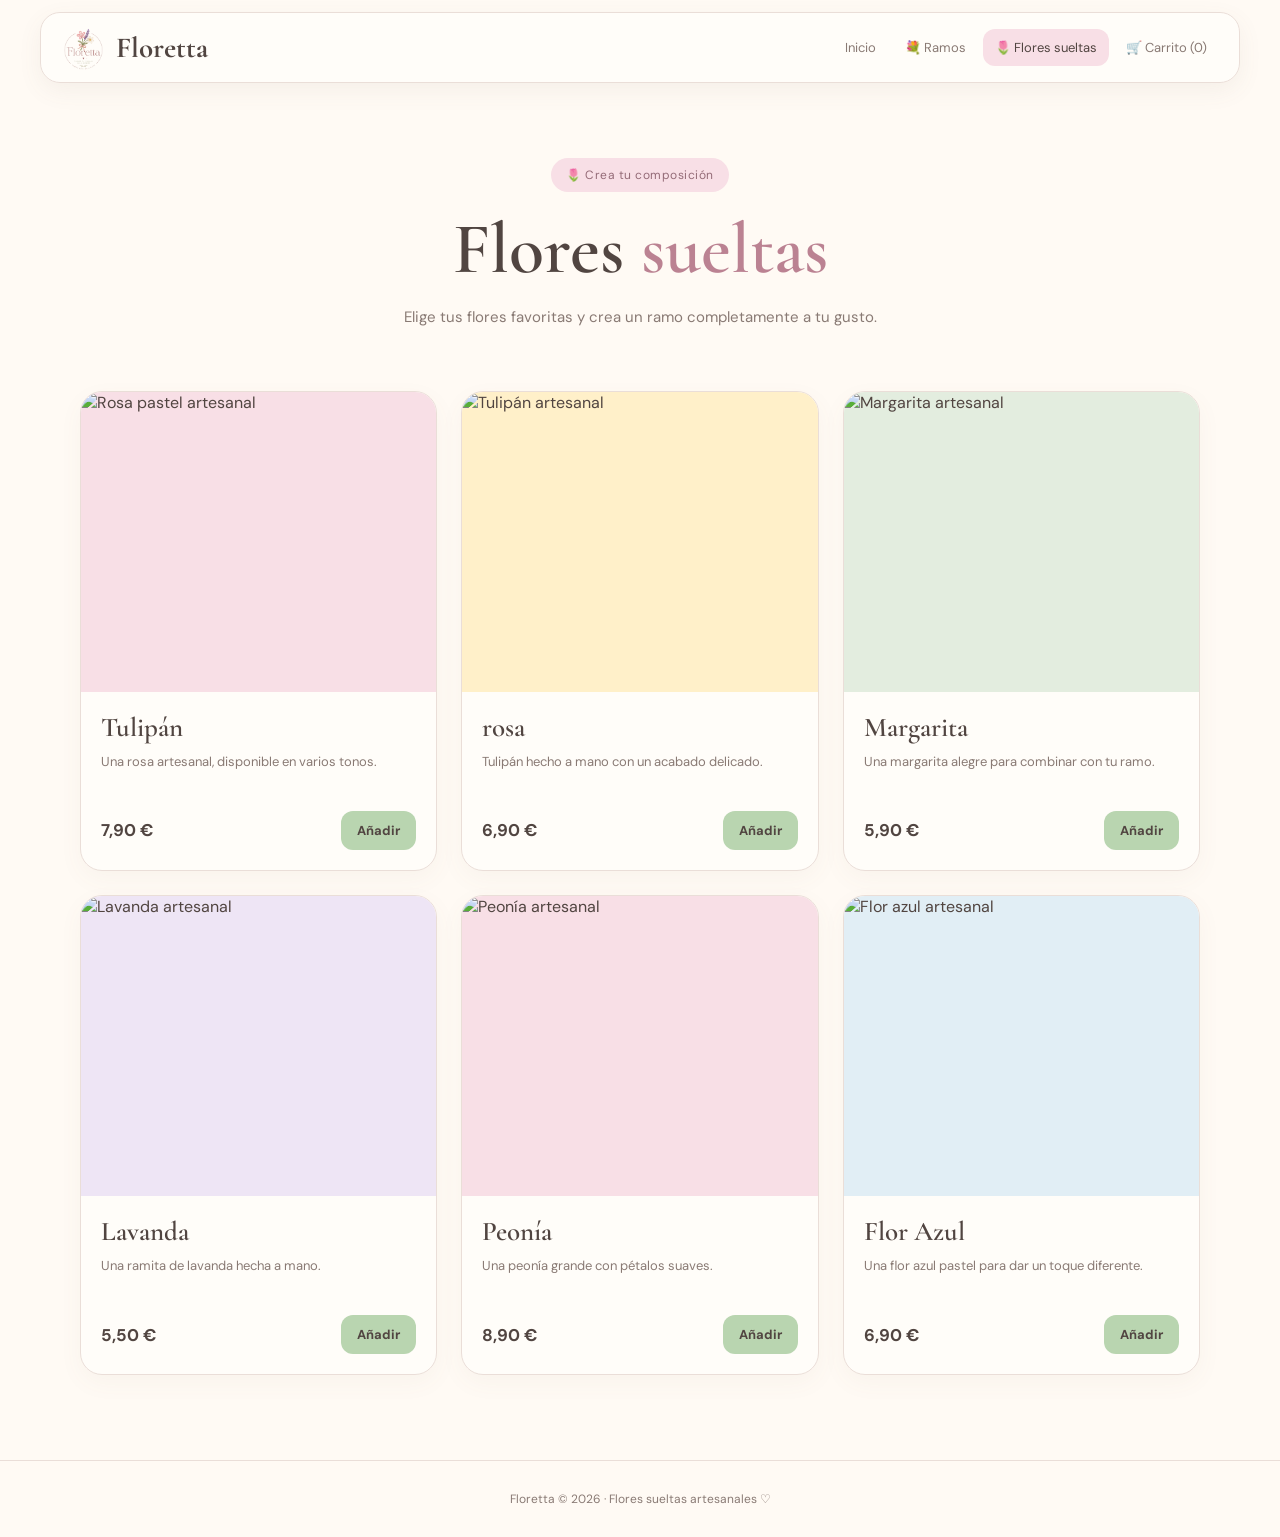
==== flores.html @ efc67721 "primer commit" ====
<!DOCTYPE html>
<html lang="es">
<head>
  <meta charset="UTF-8">
  <meta name="viewport" content="width=device-width, initial-scale=1.0">
  <meta name="description" content="Floretta: flores artesanales sueltas hechas a mano para durar para siempre.">
  <title>Floretta — Flores sueltas</title>

  <link rel="preconnect" href="https://fonts.googleapis.com">
  <link rel="preconnect" href="https://fonts.gstatic.com" crossorigin>
  <link href="https://fonts.googleapis.com/css2?family=Cormorant+Garamond:wght@400;500;600;700&family=DM+Sans:wght@400;500;600;700&display=swap" rel="stylesheet">

  <style>
    :root {
      --cream: #fffaf4;
      --white: #fffdf9;
      --pink: #e9a7b8;
      --pink-light: #f8dfe6;
      --green: #b9d5b0;
      --yellow: #f5df9c;
      --lavender: #d9c9e9;
      --blue: #d9eaf4;
      --brown: #514541;
      --muted: #897a74;
      --border: #eaded8;
    }

    * { box-sizing: border-box; margin: 0; padding: 0; }
    html { scroll-behavior: smooth; }
    body {
      min-height: 100vh;
      background: var(--cream);
      color: var(--brown);
      font-family: "DM Sans", sans-serif;
    }
    a { color: inherit; text-decoration: none; }

    nav {
      position: sticky;
      top: 12px;
      z-index: 100;
      width: calc(100% - 32px);
      max-width: 1200px;
      margin: 12px auto 0;
      padding: 12px 20px;
      display: flex;
      align-items: center;
      justify-content: space-between;
      gap: 20px;
      background: rgba(255, 253, 249, .95);
      border: 1px solid var(--border);
      border-radius: 20px;
      box-shadow: 0 8px 25px #78645a12;
      backdrop-filter: blur(14px);
    }
    .logo-wrap { display: flex; align-items: center; gap: 10px; flex-shrink: 0; }
    .logo-img { width: 45px; height: 45px; object-fit: contain; }
    .brand-name {
      font-family: "Cormorant Garamond", serif;
      font-size: 29px;
      font-weight: 700;
    }
    .links { display: flex; align-items: center; gap: 5px; }
    .links a {
      padding: 10px 12px;
      border-radius: 12px;
      color: var(--muted);
      font-size: 13px;
      transition: background .25s, color .25s;
    }
    .links a:hover, .links a.active {
      background: var(--pink-light);
      color: var(--brown);
    }

    .page-hero { text-align: center; padding: 75px 20px 50px; }
    .eyebrow {
      display: inline-block;
      padding: 9px 15px;
      margin-bottom: 20px;
      border-radius: 30px;
      background: var(--pink-light);
      color: #946b77;
      font-size: 12px;
      letter-spacing: .5px;
    }
    h1 {
      font-family: "Cormorant Garamond", serif;
      font-size: clamp(44px, 7vw, 72px);
      font-weight: 600;
      line-height: 1.05;
    }
    .gradient { color: #bb8292; }
    .page-hero p {
      max-width: 580px;
      margin: 16px auto 0;
      color: var(--muted);
      font-size: 15px;
      line-height: 1.8;
    }

    .section {
      width: calc(100% - 32px);
      max-width: 1120px;
      margin: 0 auto;
      padding: 10px 0 85px;
    }
    .grid {
      display: grid;
      grid-template-columns: repeat(3, minmax(0, 1fr));
      gap: 24px;
    }
    .card {
      min-width: 0;
      overflow: hidden;
      background: var(--white);
      border: 1px solid var(--border);
      border-radius: 22px;
      box-shadow: 0 8px 24px #78645a0c;
      transition: transform .3s ease, box-shadow .3s ease;
    }
    .card:hover {
      transform: translateY(-6px);
      box-shadow: 0 18px 35px #78645a20;
    }

    /* Todas las fotos usan el mismo marco y llenan el espacio sin deformarse. */
    .product-art {
      width: 100%;
      height: 300px;
      overflow: hidden;
      display: flex;
      align-items: center;
      justify-content: center;
      background: var(--pink-light);
    }
    .product-art.pink { background: #f8dfe6; }
    .product-art.yellow { background: #fff0c9; }
    .product-art.green { background: #e3eddf; }
    .product-art.lav { background: #eee5f5; }
    .product-art.blue { background: #e1eef5; }
    .product-art img {
      display: block;
      width: 100%;
      height: 100%;
      object-fit: cover;
      object-position: center;
    }

    .info { padding: 20px; }
    .info h2, .info h3 {
      font-family: "Cormorant Garamond", serif;
      font-size: 27px;
      font-weight: 600;
      line-height: 1.2;
    }
    .desc {
      min-height: 42px;
      margin-top: 8px;
      color: var(--muted);
      font-size: 13px;
      line-height: 1.6;
    }
    .row {
      display: flex;
      align-items: center;
      justify-content: space-between;
      flex-wrap: wrap;
      gap: 12px;
      margin-top: 17px;
    }
    .price { font-size: 17px; font-weight: 700; white-space: nowrap; }
    .add {
      padding: 11px 16px;
      border: 0;
      border-radius: 12px;
      background: var(--green);
      color: var(--brown);
      font-family: inherit;
      font-size: 13px;
      font-weight: 700;
      cursor: pointer;
      transition: transform .2s, background .2s;
    }
    .add:hover { background: #a6c99d; transform: scale(1.04); }

    footer {
      padding: 30px 20px;
      border-top: 1px solid var(--border);
      color: var(--muted);
      text-align: center;
      font-size: 12px;
    }
    .reveal { animation: appear .65s ease both; }
    @keyframes appear {
      from { opacity: 0; transform: translateY(18px); }
      to { opacity: 1; transform: translateY(0); }
    }
    #toast {
      position: fixed;
      right: 20px;
      bottom: 20px;
      z-index: 200;
      max-width: calc(100% - 40px);
      padding: 14px 18px;
      border: 1px solid var(--border);
      border-radius: 14px;
      background: var(--white);
      box-shadow: 0 10px 30px #78645a22;
      font-size: 13px;
      opacity: 0;
      transform: translateY(15px);
      pointer-events: none;
      transition: .25s;
    }
    #toast.show { opacity: 1; transform: translateY(0); }

    @media (max-width: 850px) {
      .grid { grid-template-columns: repeat(2, minmax(0, 1fr)); gap: 16px; }
      .product-art { height: 260px; }
      nav { padding: 10px 12px; }
      .links a { padding: 9px 8px; font-size: 12px; }
    }
    @media (max-width: 560px) {
      nav { position: relative; top: 0; flex-direction: column; gap: 8px; }
      .links { width: 100%; justify-content: center; flex-wrap: wrap; }
      .links a { font-size: 11px; padding: 8px; }
      .page-hero { padding: 55px 18px 35px; }
      h1 { font-size: 46px; }
      .page-hero p { font-size: 14px; }
      .grid { grid-template-columns: 1fr; max-width: 400px; margin: 0 auto; }
      .product-art { height: 320px; }
      .info { padding: 18px; }
    }
    @media (prefers-reduced-motion: reduce) {
      *, *::before, *::after {
        animation-duration: .01ms !important;
        transition-duration: .01ms !important;
        scroll-behavior: auto !important;
      }
    }
  </style>
</head>

<body>
  <nav>
    <a class="logo-wrap" href="index.html">
      <img alt="Logo de Floretta" class="logo-img" src="logo-floretta.png">
      <span class="brand-name">Floretta</span>
    </a>
    <div class="links">
      <a href="index.html">Inicio</a>
      <a href="ramos.html">💐 Ramos</a>
      <a class="active" href="flores.html">🌷 Flores sueltas</a>
      <a href="carrito.html">🛒 Carrito (<span id="count">0</span>)</a>
    </div>
  </nav>

  <main>
    <section class="page-hero">
      <span class="eyebrow">🌷 Crea tu composición</span>
      <h1>Flores <span class="gradient">sueltas</span></h1>
      <p>Elige tus flores favoritas y crea un ramo completamente a tu gusto.</p>
    </section>

    <section class="section">
      <div class="grid">
        <article class="card reveal">
          <div class="product-art pink">
            <img src="img/tulipan.JPEG" alt="Rosa pastel artesanal" loading="lazy">
          </div>
          <div class="info">
            <h3>Tulipán</h3>
            <p class="desc">Una rosa artesanal, disponible en varios tonos.</p>
            <div class="row">
              <span class="price">7,90 €</span>
              <button class="add" data-name="Rosa Pastel" data-price="7,90 €">Añadir</button>
            </div>
          </div>
        </article>

        <article class="card reveal">
          <div class="product-art yellow">
            <img src="img/tulipan.svg" alt="Tulipán artesanal" loading="lazy">
          </div>
          <div class="info">
            <h3>rosa</h3>
            <p class="desc">Tulipán hecho a mano con un acabado delicado.</p>
            <div class="row">
              <span class="price">6,90 €</span>
              <button class="add" data-name="Tulipán" data-price="6,90 €">Añadir</button>
            </div>
          </div>
        </article>

        <article class="card reveal">
          <div class="product-art green">
            <img src="img/margarita.svg" alt="Margarita artesanal" loading="lazy">
          </div>
          <div class="info">
            <h3>Margarita</h3>
            <p class="desc">Una margarita alegre para combinar con tu ramo.</p>
            <div class="row">
              <span class="price">5,90 €</span>
              <button class="add" data-name="Margarita" data-price="5,90 €">Añadir</button>
            </div>
          </div>
        </article>

        <article class="card reveal">
          <div class="product-art lav">
            <img src="img/lavanda.svg" alt="Lavanda artesanal" loading="lazy">
          </div>
          <div class="info">
            <h3>Lavanda</h3>
            <p class="desc">Una ramita de lavanda hecha a mano.</p>
            <div class="row">
              <span class="price">5,50 €</span>
              <button class="add" data-name="Lavanda" data-price="5,50 €">Añadir</button>
            </div>
          </div>
        </article>

        <article class="card reveal">
          <div class="product-art pink">
            <img src="img/peonia.svg" alt="Peonía artesanal" loading="lazy">
          </div>
          <div class="info">
            <h3>Peonía</h3>
            <p class="desc">Una peonía grande con pétalos suaves.</p>
            <div class="row">
              <span class="price">8,90 €</span>
              <button class="add" data-name="Peonía" data-price="8,90 €">Añadir</button>
            </div>
          </div>
        </article>

        <article class="card reveal">
          <div class="product-art blue">
            <img src="img/flor_azul.svg" alt="Flor azul artesanal" loading="lazy">
          </div>
          <div class="info">
            <h3>Flor Azul</h3>
            <p class="desc">Una flor azul pastel para dar un toque diferente.</p>
            <div class="row">
              <span class="price">6,90 €</span>
              <button class="add" data-name="Flor Azul" data-price="6,90 €">Añadir</button>
            </div>
          </div>
        </article>
      </div>
    </section>
  </main>

  <footer>Floretta © 2026 · Flores sueltas artesanales ♡</footer>
  <div id="toast" role="status" aria-live="polite"></div>

  <script>
    let cart = [];
    try {
      cart = JSON.parse(localStorage.getItem("floresCart") || "[]");
      if (!Array.isArray(cart)) cart = [];
    } catch (error) {
      cart = [];
    }

    const count = document.getElementById("count");
    const toast = document.getElementById("toast");

    function updateCount() {
      count.textContent = cart.length;
    }

    function showToast(message) {
      toast.textContent = message;
      toast.classList.add("show");
      clearTimeout(showToast.timer);
      showToast.timer = setTimeout(() => toast.classList.remove("show"), 2000);
    }

    document.querySelectorAll(".add").forEach(button => {
      button.addEventListener("click", () => {
        cart.push({
          name: button.dataset.name,
          price: button.dataset.price
        });
        localStorage.setItem("floresCart", JSON.stringify(cart));
        updateCount();
        showToast("🌸 " + button.dataset.name + " añadido al carrito");
      });
    });

    updateCount();
  </script>
</body>
</html>
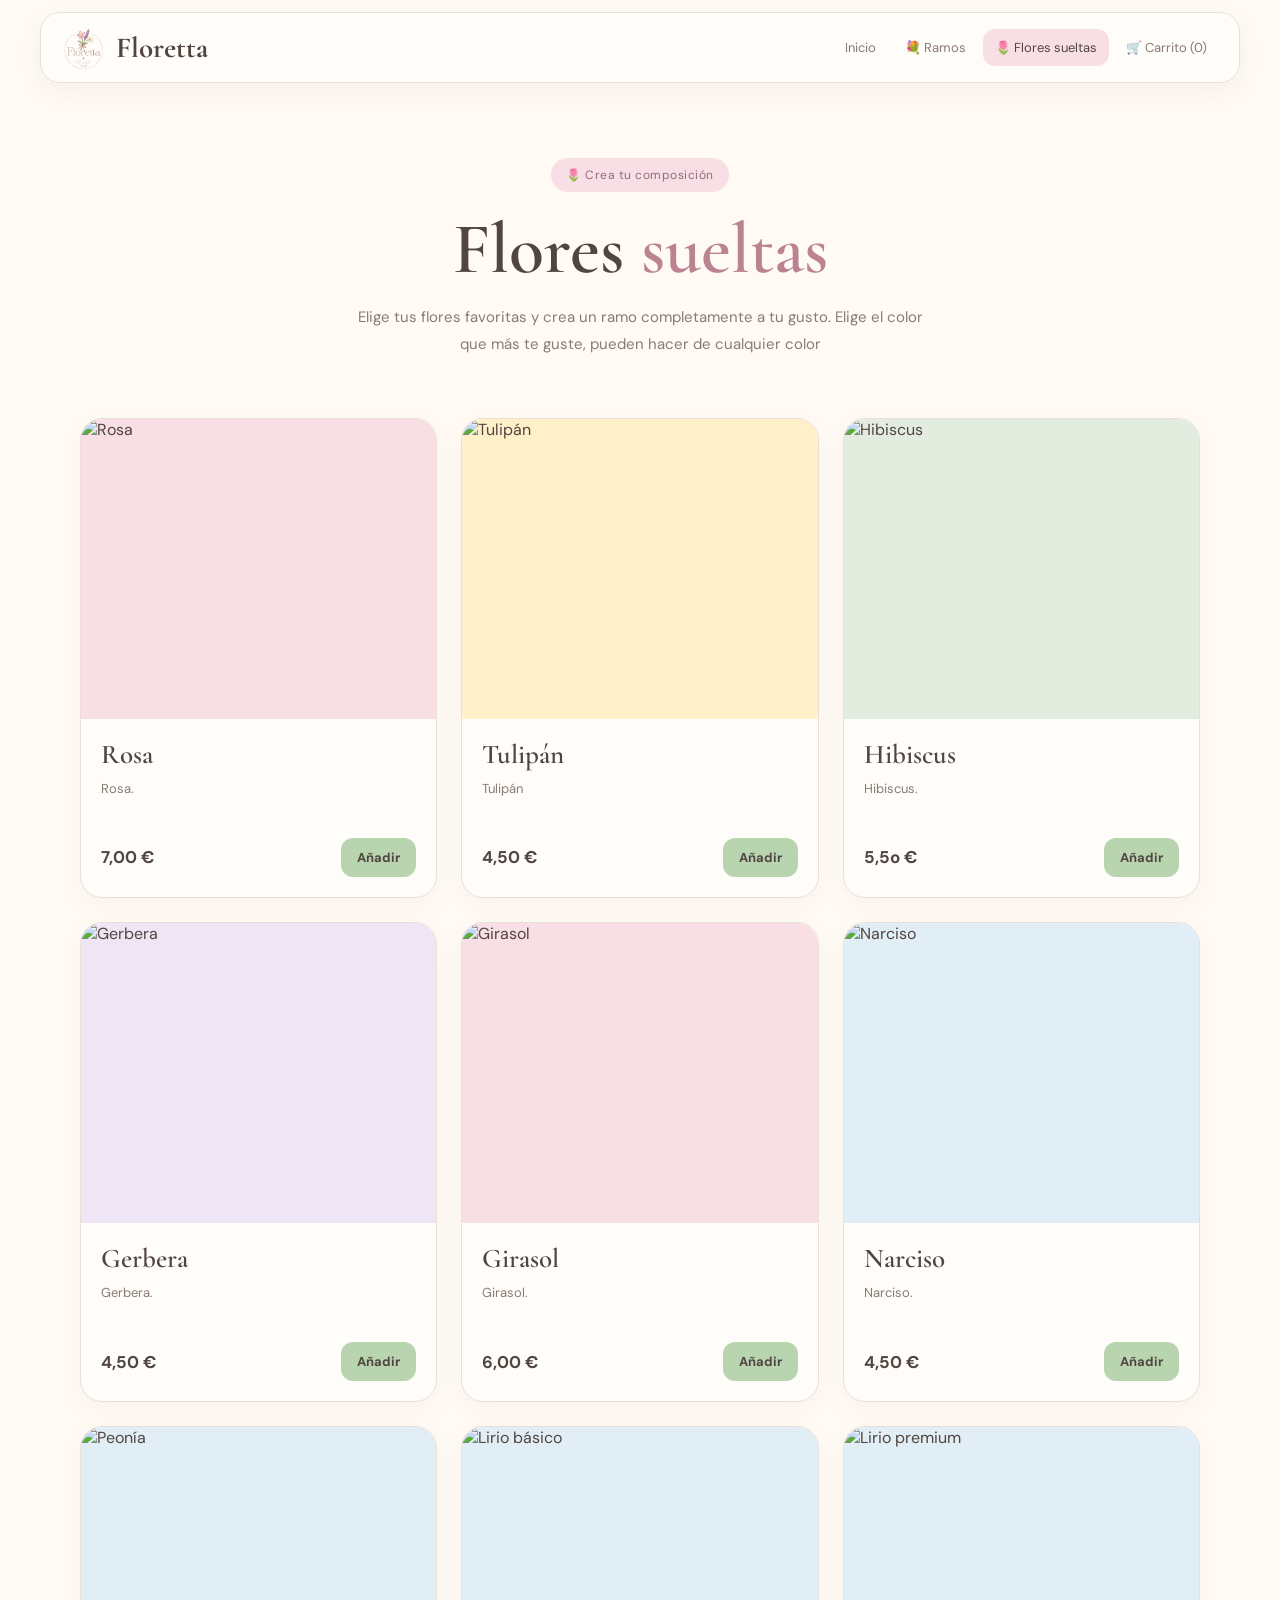
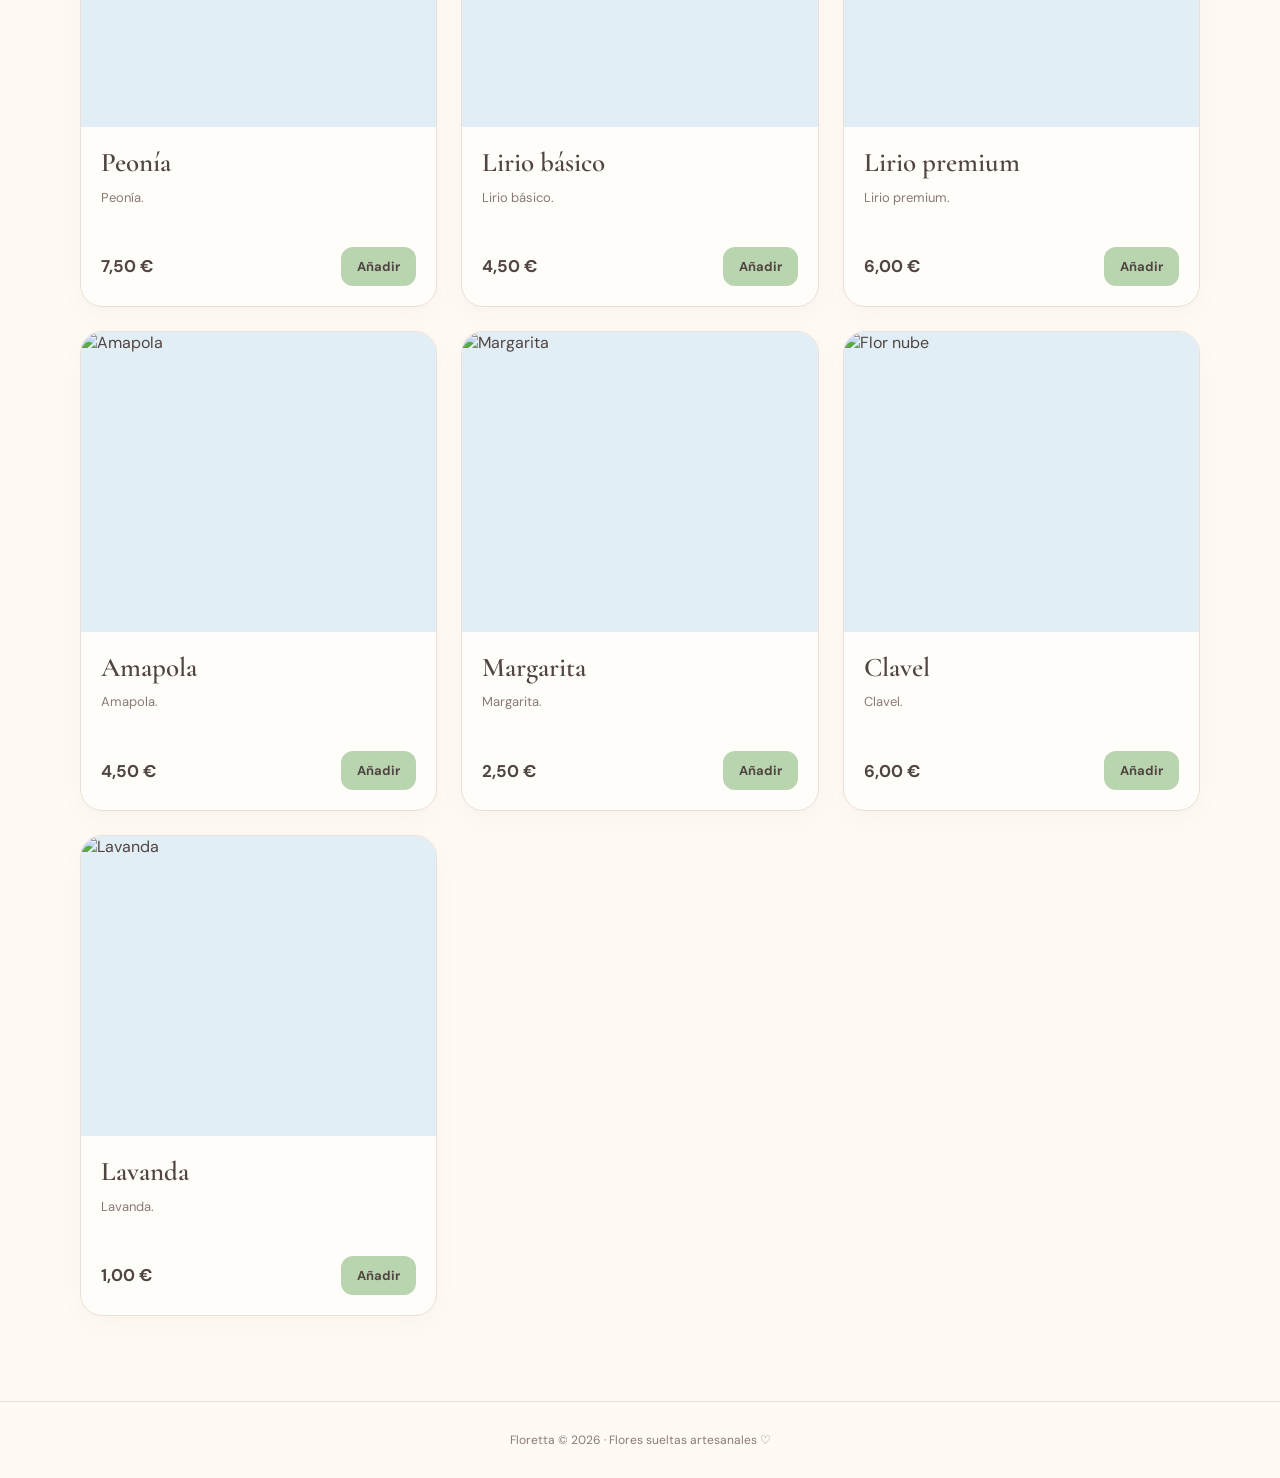
==== commit 73bfa216: "Add files via upload" ====
--- a/flores.html
+++ b/flores.html
@@ -260,94 +260,196 @@
     <section class="page-hero">
       <span class="eyebrow">🌷 Crea tu composición</span>
       <h1>Flores <span class="gradient">sueltas</span></h1>
-      <p>Elige tus flores favoritas y crea un ramo completamente a tu gusto.</p>
+      <p>Elige tus flores favoritas y crea un ramo completamente a tu gusto. Elige el color que más te guste, pueden hacer de cualquier color</p>
     </section>
 
     <section class="section">
       <div class="grid">
         <article class="card reveal">
           <div class="product-art pink">
-            <img src="img/tulipan.JPEG" alt="Rosa pastel artesanal" loading="lazy">
+            <img src="img/rosa.png" alt="Rosa" loading="lazy">
+          </div>
+          <div class="info">
+            <h3>Rosa</h3>
+            <p class="desc">Rosa.</p>
+            <div class="row">
+              <span class="price">7,00 €</span>
+              <button class="add" data-name="Rosa" data-price="7,00 €">Añadir</button>
+            </div>
+          </div>
+        </article>
+
+        <article class="card reveal">
+          <div class="product-art yellow">
+            <img src="img/Tulipan.png" alt="Tulipán" loading="lazy">
           </div>
           <div class="info">
             <h3>Tulipán</h3>
-            <p class="desc">Una rosa artesanal, disponible en varios tonos.</p>
-            <div class="row">
-              <span class="price">7,90 €</span>
-              <button class="add" data-name="Rosa Pastel" data-price="7,90 €">Añadir</button>
-            </div>
-          </div>
-        </article>
-
-        <article class="card reveal">
-          <div class="product-art yellow">
-            <img src="img/tulipan.svg" alt="Tulipán artesanal" loading="lazy">
-          </div>
-          <div class="info">
-            <h3>rosa</h3>
-            <p class="desc">Tulipán hecho a mano con un acabado delicado.</p>
-            <div class="row">
-              <span class="price">6,90 €</span>
-              <button class="add" data-name="Tulipán" data-price="6,90 €">Añadir</button>
+            <p class="desc">Tulipán</p>
+            <div class="row">
+              <span class="price">4,50 €</span>
+              <button class="add" data-name="Tulipán" data-price="4,50 €">Añadir</button>
             </div>
           </div>
         </article>
 
         <article class="card reveal">
           <div class="product-art green">
-            <img src="img/margarita.svg" alt="Margarita artesanal" loading="lazy">
+            <img src="img/Hibiscus.png" alt="Hibiscus" loading="lazy">
+          </div>
+          <div class="info">
+            <h3>Hibiscus</h3>
+            <p class="desc">Hibiscus.</p>
+            <div class="row">
+              <span class="price">5,5o €</span>
+              <button class="add" data-name="Hibiscus" data-price="5,50 €">Añadir</button>
+            </div>
+          </div>
+        </article>
+
+        <article class="card reveal">
+          <div class="product-art lav">
+            <img src="img/Gerberas.png" alt="Gerbera" loading="lazy">
+          </div>
+          <div class="info">
+            <h3>Gerbera</h3>
+            <p class="desc">Gerbera.</p>
+            <div class="row">
+              <span class="price">4,50 €</span>
+              <button class="add" data-name="Gerbera" data-price="4,50 €">Añadir</button>
+            </div>
+          </div>
+        </article>
+
+        <article class="card reveal">
+          <div class="product-art pink">
+            <img src="img/GIRASOL.png" alt="Girasol" loading="lazy">
+          </div>
+          <div class="info">
+            <h3>Girasol</h3>
+            <p class="desc">Girasol.</p>
+            <div class="row">
+              <span class="price"> 6,00 €</span>
+              <button class="add" data-name="Girasol" data-price="6,00 €">Añadir</button>
+            </div>
+          </div>
+        </article>
+
+        <article class="card reveal">
+          <div class="product-art blue">
+            <img src="img/NARCISO.png" alt="Narciso" loading="lazy">
+          </div>
+          <div class="info">
+            <h3>Narciso</h3>
+            <p class="desc">Narciso.</p>
+            <div class="row">
+              <span class="price">4,50 €</span>
+              <button class="add" data-name="Narciso" data-price="4,5o €">Añadir</button>
+            </div>
+          </div>
+        </article>
+        <article class="card reveal">
+          <div class="product-art blue">
+            <img src="img/peonia.png" alt="Peonía" loading="lazy">
+          </div>
+          <div class="info">
+            <h3>Peonía</h3>
+            <p class="desc">Peonía.</p>
+            <div class="row">
+              <span class="price">7,50 €</span>
+              <button class="add" data-name="Peonía" data-price="7,50 €">Añadir</button>
+            </div>
+          </div>
+        </article>
+        </article>
+        <article class="card reveal">
+          <div class="product-art blue">
+            <img src="img/lirio_báisco.png" alt="Lirio básico" loading="lazy">
+          </div>
+          <div class="info">
+            <h3>Lirio básico</h3>
+            <p class="desc">Lirio básico.</p>
+            <div class="row">
+              <span class="price">4,50 €</span>
+              <button class="add" data-name="Lirio básico" data-price="4,5o €">Añadir</button>
+            </div>
+          </div>
+        </article>
+
+         </article>
+        <article class="card reveal">
+          <div class="product-art blue">
+            <img src="img/Lirio.png" alt="Lirio premium" loading="lazy">
+          </div>
+          <div class="info">
+            <h3>Lirio premium</h3>
+            <p class="desc">Lirio premium.</p>
+            <div class="row">
+              <span class="price">6,00 €</span>
+              <button class="add" data-name="Lirio premium" data-price="6,00 €">Añadir</button>
+            </div>
+          </div>
+        </article>
+         </article>
+        <article class="card reveal">
+          <div class="product-art blue">
+            <img src="img/amapola.png" alt="Amapola" loading="lazy">
+          </div>
+          <div class="info">
+            <h3>Amapola</h3>
+            <p class="desc">Amapola.</p>
+            <div class="row">
+              <span class="price">4,50 €</span>
+              <button class="add" data-name="Amapola" data-price="4,5o €">Añadir</button>
+            </div>
+          </div>
+        </article>
+
+          </article>
+        <article class="card reveal">
+          <div class="product-art blue">
+            <img src="img/margarita.png" alt="Margarita" loading="lazy">
           </div>
           <div class="info">
             <h3>Margarita</h3>
-            <p class="desc">Una margarita alegre para combinar con tu ramo.</p>
-            <div class="row">
-              <span class="price">5,90 €</span>
-              <button class="add" data-name="Margarita" data-price="5,90 €">Añadir</button>
-            </div>
-          </div>
-        </article>
-
-        <article class="card reveal">
-          <div class="product-art lav">
-            <img src="img/lavanda.svg" alt="Lavanda artesanal" loading="lazy">
+            <p class="desc">Margarita.</p>
+            <div class="row">
+              <span class="price">2,50 €</span>
+              <button class="add" data-name="Margarita" data-price="2,5o €">Añadir</button>
+            </div>
+          </div>
+        </article>
+
+  </article>
+        <article class="card reveal">
+          <div class="product-art blue">
+            <img src="img/clavel.png" alt="Flor nube" loading="lazy">
+          </div>
+          <div class="info">
+            <h3>Clavel</h3>
+            <p class="desc">Clavel.</p>
+            <div class="row">
+              <span class="price">6,00 €</span>
+              <button class="add" data-name="clavel" data-price="6,00 €">Añadir</button>
+            </div>
+          </div>
+        </article>
+
+         <article class="card reveal">
+          <div class="product-art blue">
+            <img src="img/lavanda.png" alt="Lavanda" loading="lazy">
           </div>
           <div class="info">
             <h3>Lavanda</h3>
-            <p class="desc">Una ramita de lavanda hecha a mano.</p>
-            <div class="row">
-              <span class="price">5,50 €</span>
-              <button class="add" data-name="Lavanda" data-price="5,50 €">Añadir</button>
-            </div>
-          </div>
-        </article>
-
-        <article class="card reveal">
-          <div class="product-art pink">
-            <img src="img/peonia.svg" alt="Peonía artesanal" loading="lazy">
-          </div>
-          <div class="info">
-            <h3>Peonía</h3>
-            <p class="desc">Una peonía grande con pétalos suaves.</p>
-            <div class="row">
-              <span class="price">8,90 €</span>
-              <button class="add" data-name="Peonía" data-price="8,90 €">Añadir</button>
-            </div>
-          </div>
-        </article>
-
-        <article class="card reveal">
-          <div class="product-art blue">
-            <img src="img/flor_azul.svg" alt="Flor azul artesanal" loading="lazy">
-          </div>
-          <div class="info">
-            <h3>Flor Azul</h3>
-            <p class="desc">Una flor azul pastel para dar un toque diferente.</p>
-            <div class="row">
-              <span class="price">6,90 €</span>
-              <button class="add" data-name="Flor Azul" data-price="6,90 €">Añadir</button>
-            </div>
-          </div>
-        </article>
+            <p class="desc">Lavanda.</p>
+            <div class="row">
+              <span class="price">1,00 €</span>
+              <button class="add" data-name="lavanda" data-price="1,00 €">Añadir</button>
+            </div>
+          </div>
+        </article>
+
+
       </div>
     </section>
   </main>
